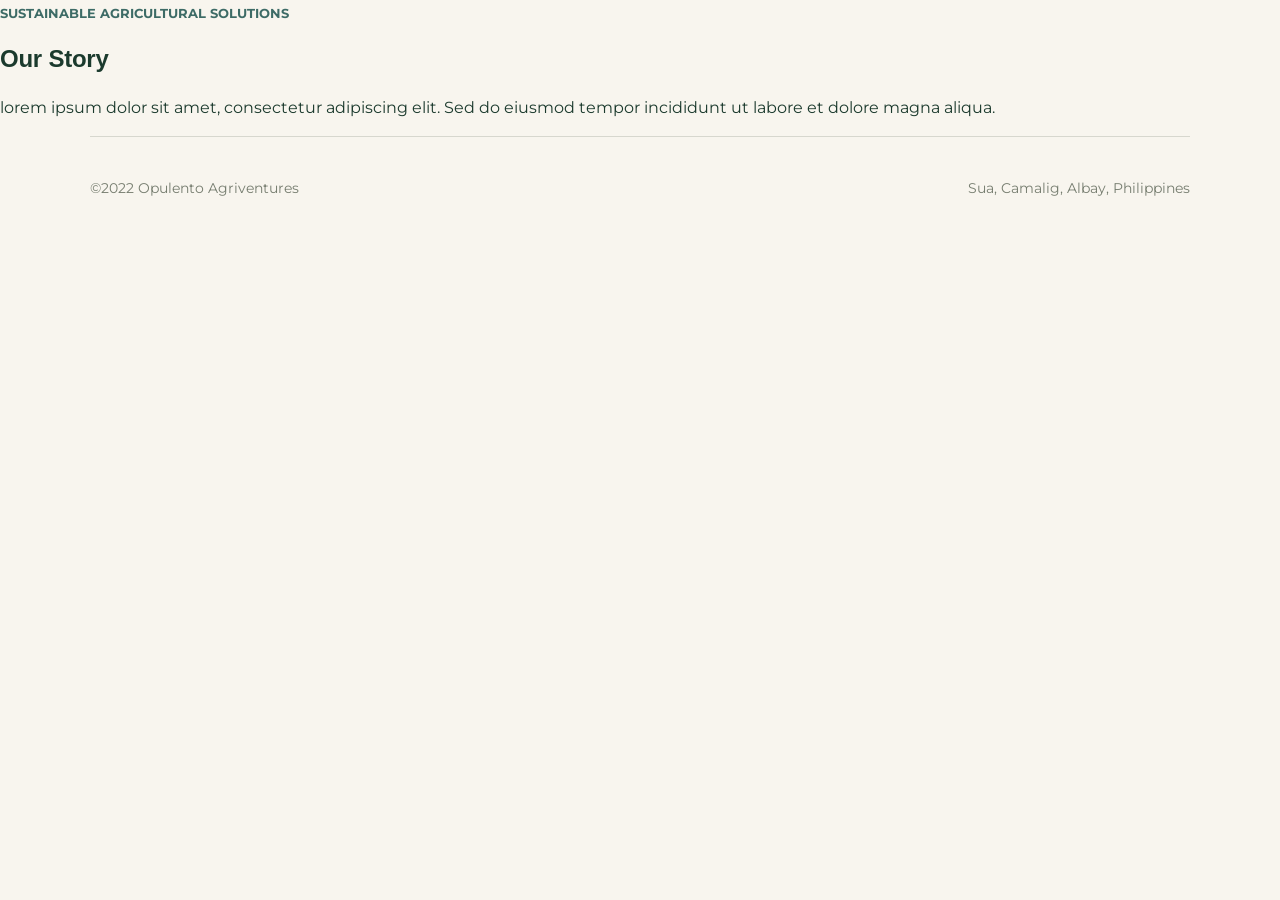
==== about.html @ 76fffb14 "Add files via upload" ====
<!DOCTYPE html>
<html lang="en">
<head>
    <meta charset="UTF-8">
    <meta name="viewport" content="width=device-width, initial-scale=1.0">
    <title>About Us | Opulento Agriventures</title>
    <link rel="preconnect" href="https://fonts.googleapis.com" />
    <link rel="preconnect" href="https://fonts.gstatic.com" crossorigin />
    <link
      href="https://fonts.googleapis.com/css2?family=Montserrat:wght@400;500;600;700&display=swap"
      rel="stylesheet"
    />
    <link rel="stylesheet" href="stylesheet.css">
  
</head>
<body>
  <main>
   <section class="hero-wrap">
    <span class="eyebrow">Sustainable Agricultural Solutions</span>
    <h2> Our Story</h2>
    <p>lorem ipsum dolor sit amet, consectetur adipiscing elit. Sed do eiusmod tempor incididunt ut labore et dolore magna aliqua.</p>
   </section>
   
   <section class hero="wrap">
    <h2></h2>
   </section>
   </main>
    <footer class="site-footer wrap">

      <span>©2022 Opulento Agriventures  </span>
      <span> Sua, Camalig, Albay, Philippines</span>
</body>
</html>
---- stylesheet.css ----
:root{
    --color1: #1B3A2D;
    --color2: #F8F5EE;
    --color3: #C9A84C;  
    --color4: #3D6B66;
    --color5: #FFFFFF;
}

* {box-sizing: border-box;}

html{scroll-behavior: smooth;}

body {
    margin: 0;
    background: var(--color2);
    color: var(--color1);
    font-family: 'Montserrat', sans-serif;
    font-size: 16px;
    line-height: 1.6;
}

h1, h2, h3 {
    font-family:'Archivo', 'Inter', sans-serif;
    font-weight: 700;
    letter-spacing: -0.01em;
    margin: 0;
}

a {color: inherit; text-decoration: none;}

a .btn, a.nav-cta {
    display: inline-block;
    background: var(--color1);
}

img {max-width: 100%; display: block;}

.wrap {
    max-width: 1100px;
    margin: 0% auto;
    padding:0 32px;
}
/*nav*/
.site-header{
    position: sticky;
    top: 0;
    z-index: 10;
    background: var(--color2);
    border-bottom: 1px solid rgba(31, 45, 26, 0.15);
}

.nav {
    display: flex;
    align-items: center;
    justify-content: space-around;
    padding: 18px 0;
}

.logo {
    display: flex;
    align-items: center;
    gap: 10px;
}

.logoimg {
    height: 70px;
    width: auto;
}

.logospan{ color: var(--color3);}

.nav-links{
    display: flex;
    gap: 32px;
    list-style: none;
    margin: 0;
    padding: 0;
    font-size: 0.95em;
    font-weight: 500;
}

.nav-links a {
    position: relative;
    padding-bottom: 4px;
    transition: color 0.14s ease;
}
.nav-links a::after {
    content: "";
    position: absolute;
    left: 0; right: 0; bottom: -2px;
    height: 3px;
    background-color: var(--color3);
    transform: scaleX(0);
    transform-origin: left;
    transition: transform 0.25s ease;
}
.nav-links a:hover::after {color: var(--color3);}

.nav-links a:hover::after,
.nav-links a.active::after {transform: scaleX(1);}   

.nav-links a:focus-visible, a:focus-visible, button:focus-visible {
    outline: 2px solid var(--color3);
    outline-offset: 3px;
    border-radius: 2px;
} 

.nav-links a.active::after{
    content: "";
    position: absolute;
    left: 0; right: 0; bottom: -2px;
    height: 3px;
    background-color: var(--color3);
}

.nav-cta {
    padding: 10px 20px;
    background: var(--color1);
    color: var(--color2);
    border-radius: 3px;
    font-size: 0.88rem;
    font-weight: 600;
}

.nav-cta:hover {background: var(--color3);}

/*Hero*/

.hero {
    padding: 88px 0 64px;
}

.hero h1{
    font-size: clamp(2.4rem, 5vw, 3.5rem);
    line-height: 1.05;
    max-width: 16ch;
    text-transform: uppercase;
}

.hero p {
    max-width:48ch;
    margin-top: 20px;
    font-size:1.1rem;
    color: rgba(31, 45, 26, 0.75);
}

.eyebrow{
    display: inline-block;
    font-size: 0.8rem;
    letter-spacing: 0.14;
    text-transform: uppercase;
    color: var(--color4);
    margin-bottom: 16px;
    font-weight: 700;
}

.hero-actions {
    display: flex;
    gap: 16px;
    flex-wrap: wrap;
    margin-top:  32px; ;
}

.btn {
    display: inline-block;
    padding: 14px 28px;
    background: var(--color1);
    color: var(--color2);
    border-radius: 3px;
    font-size: 0.95rem;
    font-weight: 600;
    text-transform: uppercase;
    letter-spacing: 0.02em;
    transition: transform 0.15s ease, background 0.15s ease;
}

.btn:hover {background: var(--color3);transform: translateY(-1px);}

.btn-outline{
    background: transparent;
    border: 1.5px solid var(--color1);
    color: var(--color1);
}

.btn-outline:hover {background: var(--color1); color: var(--color2);}

/*Category Strip*/

.category-section{
    padding: 24px 0 88px;
}

.category-strip {
    display: grid;
    grid-template-columns: repeat(4, 1fr);
    gap: 10px;
    margin-top: 10px;
    align-items: start;
    
}
.category-card{
    background: var(--color5);
    border: 1px solid rgba(31, 45, 26, 0.15);
    border-radius: 4px;
    padding: 24px 20px;
    border-top: 4px solid var(--color3);
    cursor: pointer;
    transition: transform 0.25s ease, box-shadow 0.25s ease;
    position: relative;
    z-index: 1;
    margin: 0;
    box-sizing: border-box;
    min-height: 220px;
    display: flex;
    flex-direction: column;
    justify-content: flex-start;
}

.category-card:hover{
    transform: scale(1.12);
    box-shadow: 0 12px 28px rgba(0, 0, 0, 0.15);
    z-index: 5;
}

.card-hover-content{
    max-height: 0;
    overflow: hidden;
    opacity: 0;
    transition: max-height 0.3s ease, opacity 0.25s ease 0.25s;
}

.category-card:hover .card-hover-content{
    max-height: 300px;
    opacity: 1;
    margin-top: 12px;
}
.card-hover-img {
    width: 100%;
    height: 100px;
    object-fit: cover;
    border-radius: 4px;
    margin-bottom: 10px;
}
.category-card .num{
    font-family: 'Montserrat', sans-serif;
    font-size: 0.75rem;
    font-weight: 700;
    color: var(--color3);
    letter-spacing: 0.05em;
}

.category-card .name{
    font-family: 'Montserrat', sans-serif;
    font-size: 1.1rem;
    font-weight: 700;
    color: var(--color1);
    letter-spacing: 0.01em;
}

.category-card .desc{
    font-size: 0.88rem;
    color: rgba(31, 45, 26, 0.65);
    margin-top: 8px;
    
}
/*generic section*/
.section {
    padding: 64px 0;
}

.section + .section {
    border-top: 1px solid rgba(31, 45, 26, 0.12);
}

.section.dark{
    background: var(--color1);
    color: var(--color2);
}

.section.dark .kicker {color:var(--color3) }

.section h2{
    font-size: 1.9rem;
    margin-bottom: 8px;
    text-transform: uppercase;
}

.section .kicker{
    font-size: 0.8rem;
    letter-spacing: 0.12rem;
    font-weight: 700;
    text-transform: uppercase;
    color: var(--color4);
    margin-bottom: 12px;
    display: block;
}

/*STATS ROW*/
.stats-row {
    display: grid;
    grid-template-columns: repeat(3, 1fr);
    gap: 24px;
    margin-top: 32px;
}

.stat .figure {
    font-family: 'Montserrat', sans-serif;
    font-size: 2.4rem;
    font-weight: 700;
    color: var(--color3);
}

.stat .label {
    font-family: 'Montserrat', sans-serif;
    font-size: 0.9rem;
    color: rgba(244, 241, 232, 0.75);
    margin-top: 4px;

}
/*product*/

.product-grid{
    display: grid;
    grid-template-columns: 1fr;
    gap: 0;
    margin-top: 32px;
    border-top: 1px solid rgba(31, 45, 26, 0.15);
}

.product-row{
    display: grid;
    grid-template-columns: 2fr 1fr 1fr auto;
    gap: 16px;
    align-items: baseline;
    padding: 22px 0;
    border-bottom: 1px solid rgba(31, 45, 26, 0.15);

}
.product-row .name{
    font-family: 'Montserrat', sans-serif;
    font-size: 1.15rem;
    font-weight: 700;
}

.product-row .desc {
    grid-column: 1;
    font-size: 0.9rem;
    color: rgba(31, 45, 26, 0.65);
    margin-top: 4px; 
}

.product-row .avail{
    font-weight: 600;
    text-align: right;
    white-space: nowrap;
    font-size: 0.9rem;
}

.product-row .avail.in-stock{ color: var(--color2);}
.product-row .avail.lead-time {color: var(--color3)}

/*About page*/
.about-grid {
    display: grid;
    grid-template-columns: 1fr 1fr;
    gap: 48px;
    align-items: start;
    margin-top: 40px;
}

.timeline {
    list-style: none;
    margin: 0;
    padding: 0;
}

.timeline li{
    display:grid;
    grid-template-columns: 64px 1fr;
    gap: 16px;
    padding : 16px 0;
    border-top: 1px solid rgba(31, 45, 26, 0.15);


}
.timeline li:first-child {border-top: none;}

.timeline .year {
    font-weight: 700;
    color: var(--color3);
    font-family: 'Montserrat', sans-serif;
}

.values-grid {
    display: grid;
    grid-template-columns: repeat(3, 1fr);
    gap: 20px;
    margin-top: 32px;
}

.value-card .name {
    font-family: 'Montserrat', sans-serif;
    font-weight: 700;
    font-size:1.05rem ;
}

.value-card .desc {
    font-size: 0.88rem;
    color: rgba(31, 45, 26, 0.65);
    margin-top: 8px;
}

/*FOOTER*/

.site-footer {
    border-top: 1px solid rgba(31, 45, 26, 0.15);
    padding: 40px 0;
    font-size: 0.88rem;
    color: rgba(31, 45, 26, 0.6);
    display: flex;
    justify-content: space-between;
    flex-wrap: wrap;
    gap: 12px;
}
/* Testimonials */
.testimonial-grid {
    display: grid;
    grid-template-columns:1fr;
    gap: 20px;
    margin-top: 32px;
}
 
.testimonial-card {
    background: rgba(248, 245, 238, 0.06);
    border: 1px solid rgba(248, 245, 238, 0.15);
    border-radius: 4px;
    padding: 28px 24px;
    border-top: 3px solid var(--color3);
}
 
.testimonial-card .quote {
    font-size: 0.98rem;
    line-height: 1.55;
    color: var(--color2);
}
 
.testimonial-card .author {
    margin-top: 16px;
    font-size: 0.85rem;
    font-weight: 600;
    color: var(--color3);
}
 
/* CTA Banner */
.cta-banner {
    background: var(--color4);
    color: var(--color5);
    padding: 56px 0;
}
 
.cta-banner-inner {
    display: flex;
    align-items: center;
    justify-content: space-between;
    flex-wrap: wrap;
    gap: 24px;
}
 
.cta-banner h2 { color: var(--color5); }
 
.cta-banner p {
    margin-top: 8px;
    max-width: 46ch;
    color: rgba(255, 255, 255, 0.85);
}
 
.btn-outline-light {
    background: transparent;
    border: 1.5px solid var(--color5);
    color: var(--color5);
}
 
.btn-outline-light:hover {
    background: var(--color5);
    color: var(--color1);
}
 
/* Contact / Visit Us */
.contact-list {
    list-style: none;
    margin: 20px 0 0;
    padding: 0;
}
 
.contact-list li {
    padding: 10px 0;
    border-top: 1px solid rgba(31, 45, 26, 0.12);
    font-size: 0.95rem;
}
 
.contact-list li:first-child { border-top: none; }
 
.contact-list .social-link {
    display: inline-block;
    color: var(--color2);
    background-color: var(--color1);
    padding: 4px 12px;
    border-radius: 3px;
    font-weight: 600;
    font-size: 0.85rem;
    text-decoration: none;
    transition: background-color 0.2s ease, color 0.15s ease;
}
.contact-list .social-link:hover {
    background-color: var(--color1);
    color: var(--color2);
    transform: translateY(-1px);
}
/* ===== Responsive ===== */
@media (max-width: 760px) {
  .nav-links { gap: 18px; font-size: 0.85rem; }
  .nav-cta { display: none; }
  .hero { padding: 56px 0 48px; }
  .about-grid { grid-template-columns: 1fr; }
  .category-strip { grid-template-columns: 1fr 1fr; }
  .values-grid { grid-template-columns: 1fr; }
  .stats-row { grid-template-columns: 1fr; gap: 32px; }
  .product-row { grid-template-columns: 1fr; gap: 4px; }
  .product-row .avail { text-align: left; }
}
 
@media (prefers-reduced-motion: reduce) {
  * { transition: none !important; scroll-behavior: auto !important; }
}
@media (max-width: 760px) {
  .cta-banner-inner { flex-direction: column; align-items: flex-start; }
}
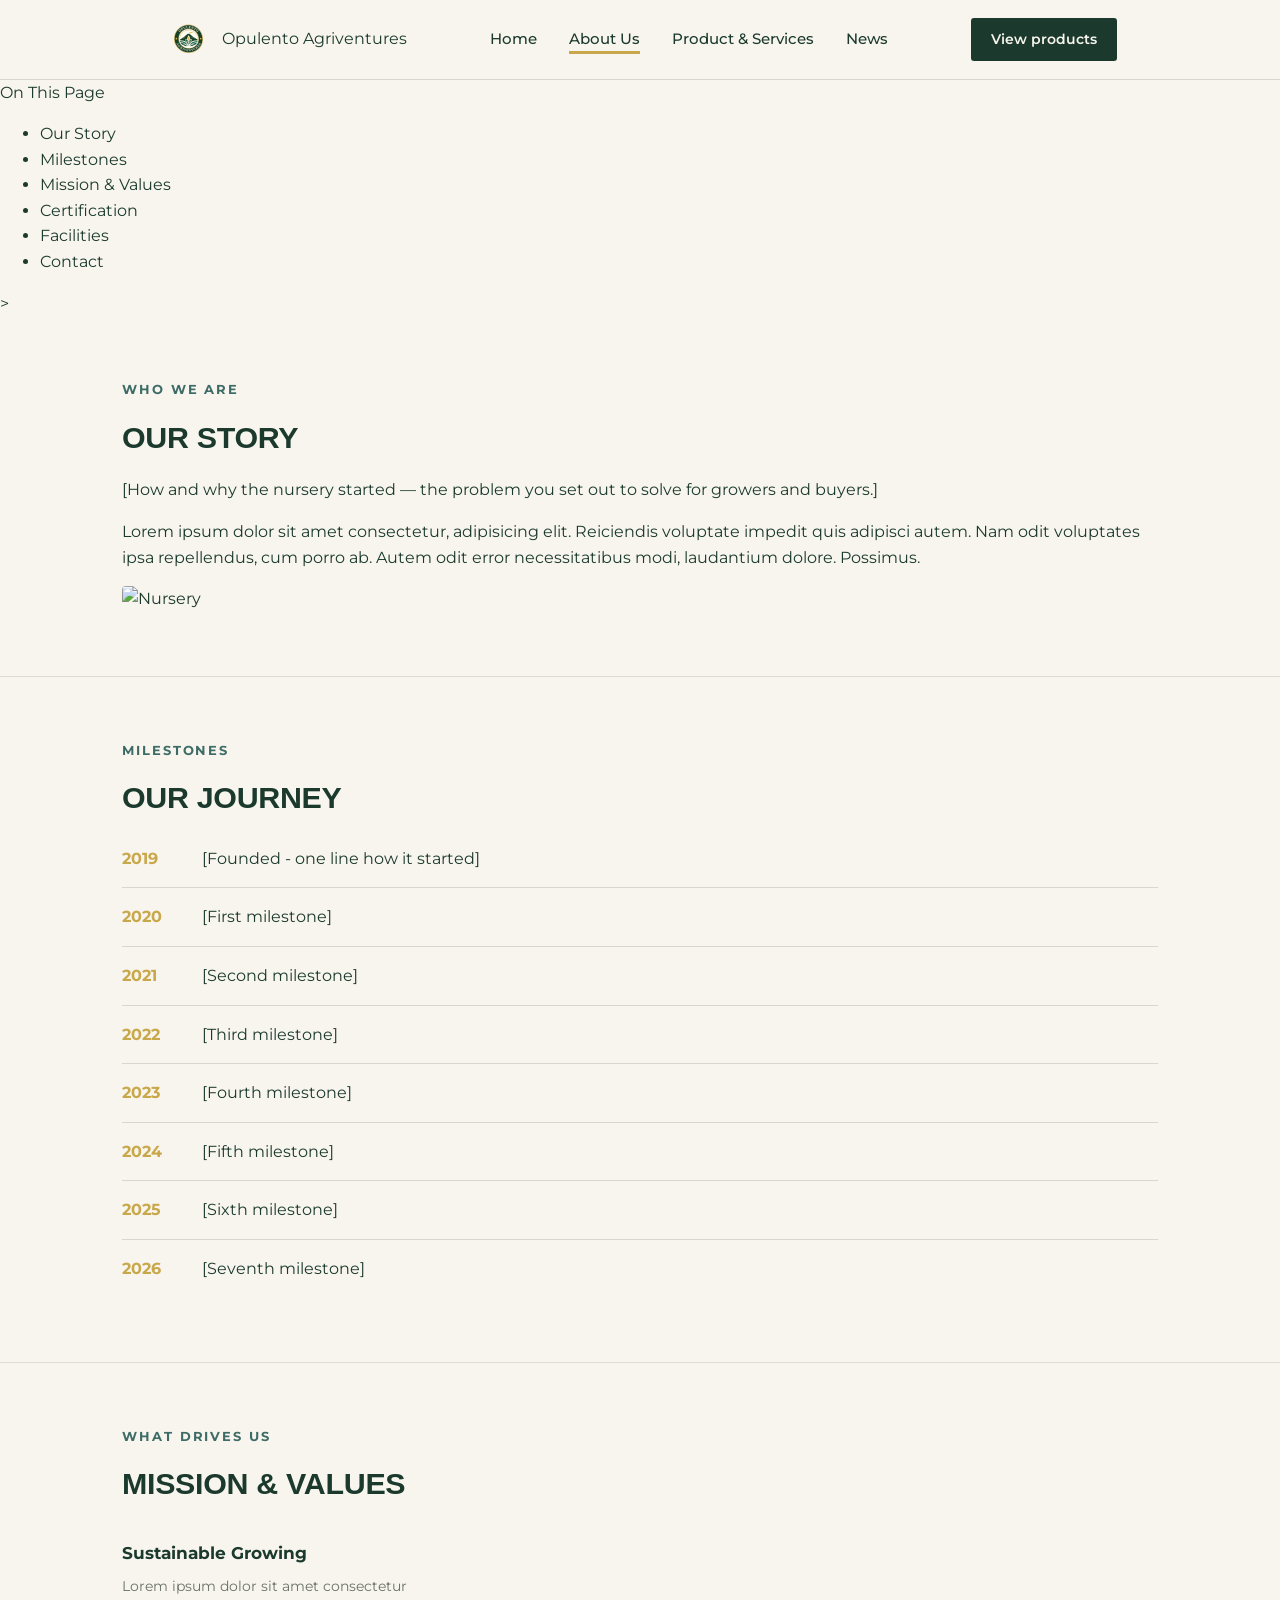
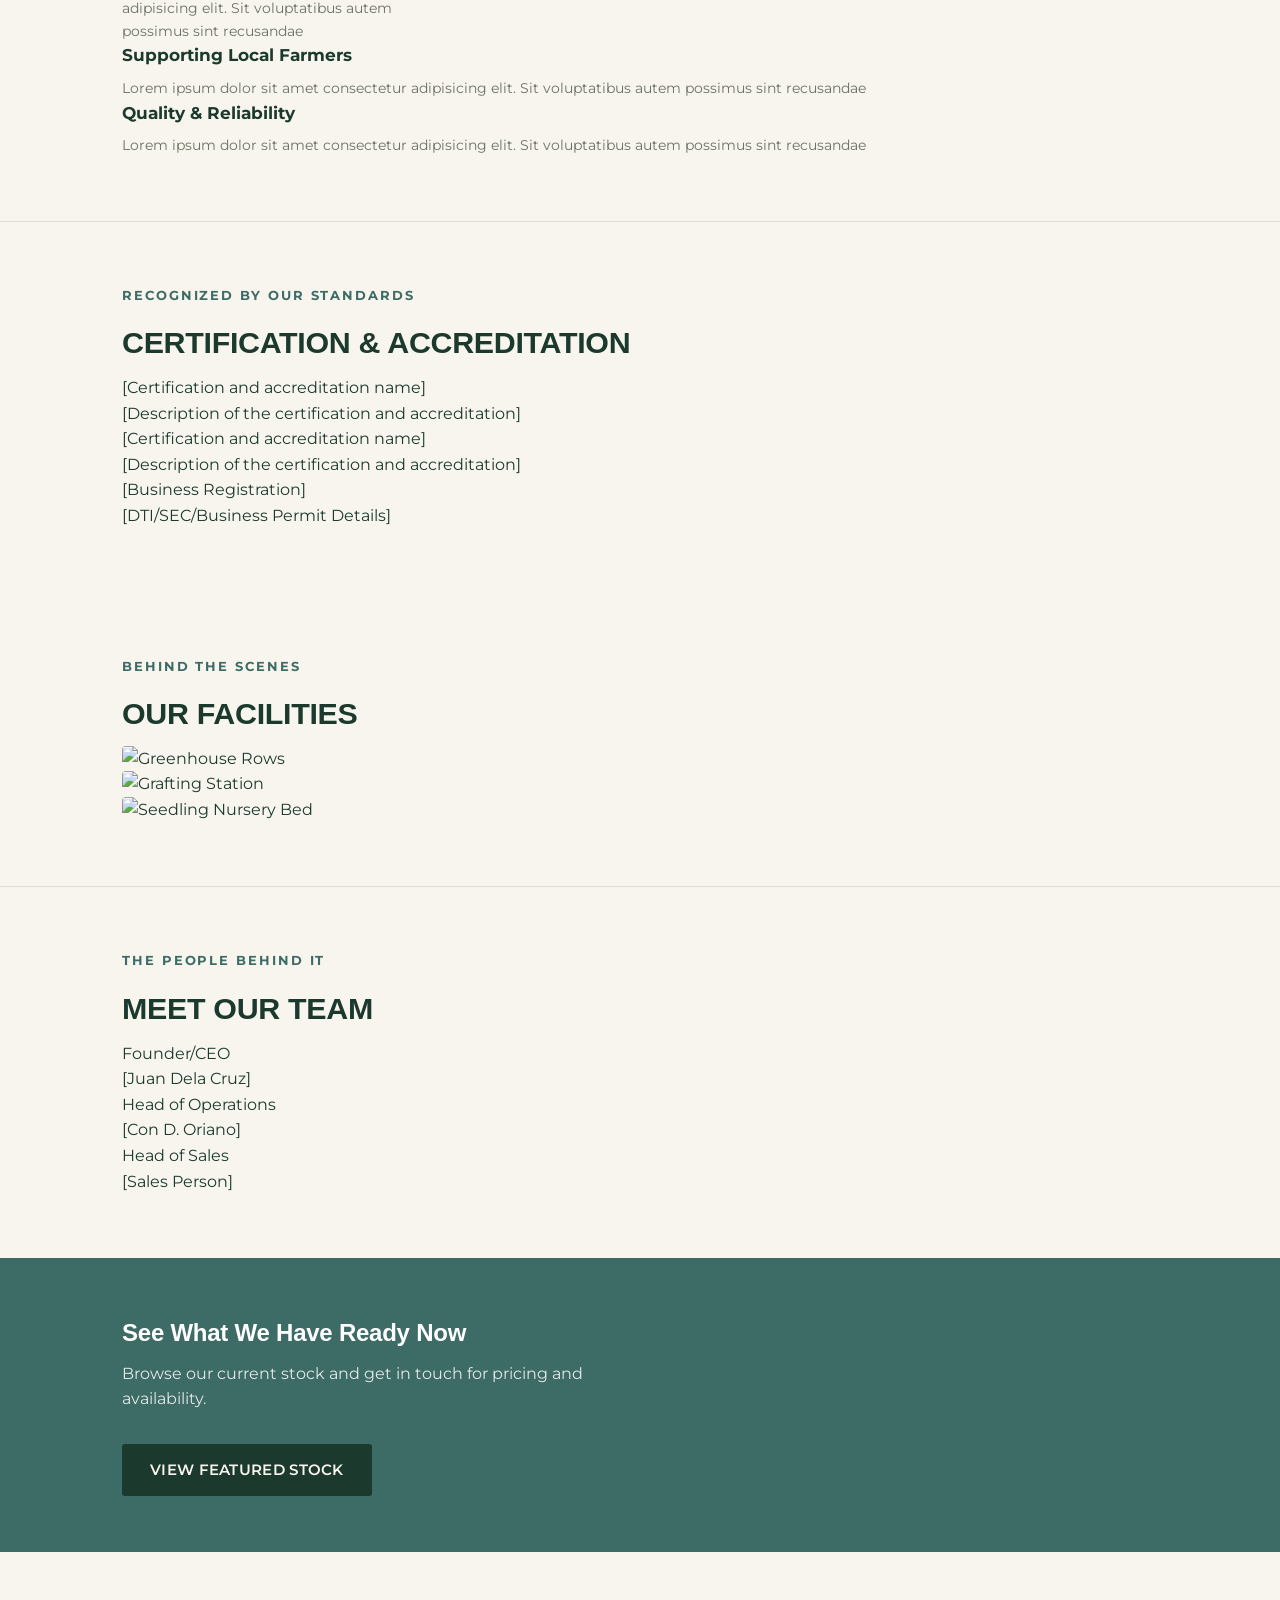
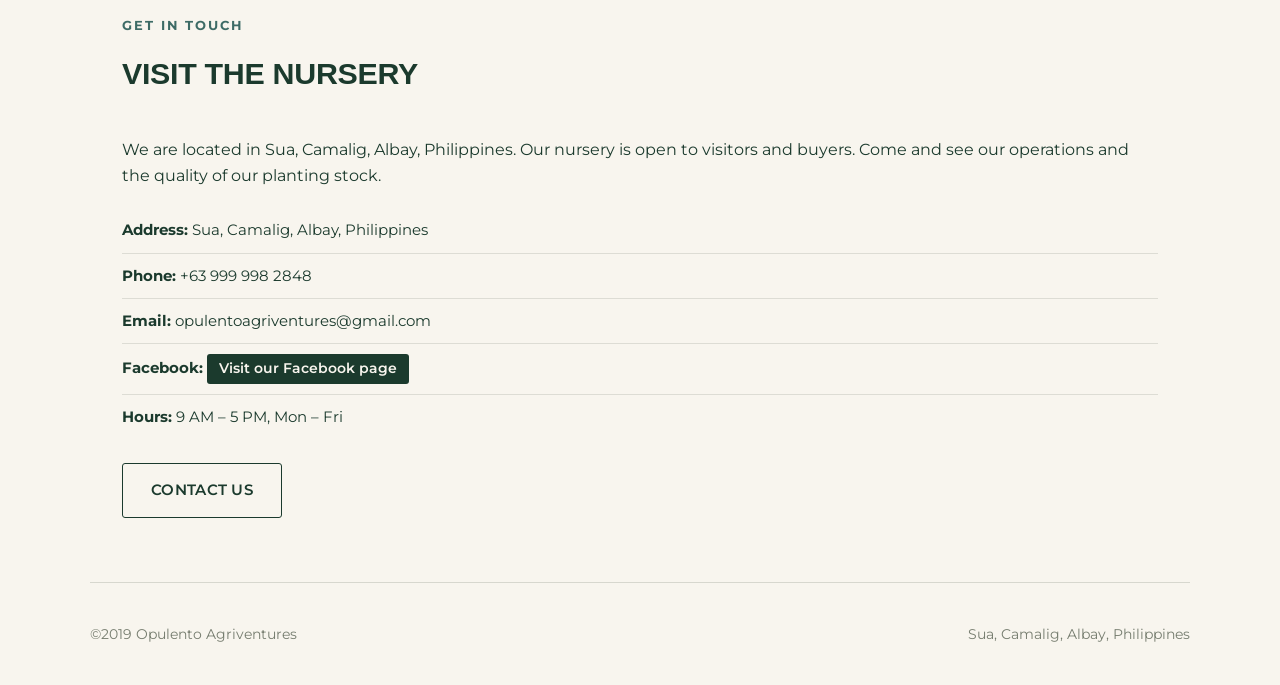
==== commit 0f8ddbc8: "Revamp about.html with new layout and content" ====
--- a/about.html
+++ b/about.html
@@ -12,22 +12,221 @@
     />
     <link rel="stylesheet" href="stylesheet.css">
   
+
+
 </head>
+
 <body>
-  <main>
-   <section class="hero-wrap">
-    <span class="eyebrow">Sustainable Agricultural Solutions</span>
-    <h2> Our Story</h2>
-    <p>lorem ipsum dolor sit amet, consectetur adipiscing elit. Sed do eiusmod tempor incididunt ut labore et dolore magna aliqua.</p>
-   </section>
-   
-   <section class hero="wrap">
-    <h2></h2>
-   </section>
-   </main>
+  <header class="site-header">
+    <div class="wrap">
+      <nav class="nav">
+        <div class="logo">
+            <a href =index.html class="logo"><img src="Assets/logo.jpg" alt=""height="32px">
+            <span class="logo-text">Opulento Agriventures</span></href></a>
+        </div>
+          <ul class="nav-links">
+              <li><a href="index.html">Home</a></li>
+              <li><a href="about.html" class="active">About Us</a></li>
+              <li><a href=prodandservice.html">Product &amp; Services</a></li>
+              <li><a href="contact.html">News</a></li>
+            </ul>
+        <a href="prodandservice.html" class="nav-cta">View products</a>
+      </nav>
+    </div>
+  </header>
+  
+  <div class="page-body">
+    <aside class="side-nav">
+      <div class="side-nav-title">On This Page</div>
+     <ul>
+        <li><a href="#story">Our Story</a></li>
+        <li><a href="#milestones">Milestones</a></li>
+        <li><a href="#values">Mission &amp; Values</a></li>
+        <li><a href="#certification">Certification</a></li>
+        <li><a href="#facilities">Facilities</a></li>
+        <li><a href="#contact">Contact</a></li>
+     </ul> 
+    </aside>
+
+    <main>
+    <div class="main-content">
+      <!--Our Story-->>
+      <section class="section" id="story">
+        <div class="wrap">
+          <span class="kicker">Who we are</span>
+          <h2>Our Story</h2>
+          <p>[How and why the nursery started — the problem you set out to solve for growers and buyers.]</p>
+          <p>Lorem ipsum dolor sit amet consectetur, adipisicing elit. Reiciendis voluptate impedit quis adipisci autem. Nam odit voluptates ipsa repellendus, cum porro ab. Autem odit error necessitatibus modi, laudantium dolore. Possimus.</p>
+            <div class="section-img">
+              <img src="Assets/our-story.jpg" alt="Nursery" style="border-radius: 4px;">
+            </div>
+        </div>
+      </section>
+
+      <!--Milestones-->
+      <section class="section" id="milestiones">
+        <div class="wrap">
+          <span class="kicker" >Milestones</span>
+          <h2>Our Journey</h2>
+            <ul class="timeline">
+              <li>
+                <div class="year">2019</div>
+                <div>[Founded - one line how it started]</div>
+              </li>
+              <li>
+                <div class="year">2020</div>
+                <div>[First milestone]</div>
+              </li>
+              <li>
+                <div class="year">2021</div>
+                <div>[Second milestone]</div>
+              </li>
+              <li>
+                <div class="year">2022</div>
+                <div>[Third milestone]</div> 
+              </li>
+              <li>  
+                <div class="year">2023</div>
+                <div>[Fourth milestone]</div>
+              </li>
+              <li>
+                <div class="year">2024</div>
+                <div>[Fifth milestone]</div>
+              </li>
+              <li>
+                <div class="year">2025</div>
+                <div>[Sixth milestone]</div>
+              </li>
+              <li>
+                <div class="year">2026</div>
+                <div>[Seventh milestone]</div>
+              </li>
+            </ul>
+        </div>
+      </section>
+
+      <!--Mission & Values-->
+      <section class="section light" id="values">
+        <div class="wrap">
+          <span class="kicker">What Drives Us</span>
+          <h2>Mission &amp; Values</h2>
+          <div class="values-grid">
+            <div class="value-card">
+              <div class="name">Sustainable Growing</div>
+              <div class="desc">Lorem ipsum dolor sit amet consectetur adipisicing elit. Sit voluptatibus autem possimus sint recusandae</div>
+            </div>
+          </div>
+          <div class="value-card">
+            <div class="name">Supporting Local Farmers</div>
+            <div class="desc">Lorem ipsum dolor sit amet consectetur adipisicing elit. Sit voluptatibus autem possimus sint recusandae</div>
+          </div>
+          <div class="value-card">
+            <div class="name">Quality &amp; Reliability</div>
+            <div class="desc">Lorem ipsum dolor sit amet consectetur adipisicing elit. Sit voluptatibus autem possimus sint recusandae</div>
+          </div>
+        </div>
+      </section>
+
+      <!--Certification-->
+      <section class="section" id="certification">
+        <div class="wrap">
+          <span class="kicker">Recognized by Our Standards</span>
+          <h2>Certification &amp; Accreditation</h2>
+
+          <div class="cert-grid">
+            <div class="cert-name">[Certification and accreditation name]</div>
+            <div class="cert-desc">[Description of the certification and accreditation]</div>
+          </div>
+
+          <div class="cert-grid">
+            <div class="cert-name">[Certification and accreditation name]</div>
+            <div class="cert-desc">[Description of the certification and accreditation]</div>
+          </div>
+
+          <div class="cert-grid">
+            <div class="cert-name">[Business Registration]</div>
+            <div class="cert-desc">[DTI/SEC/Business Permit Details]</div>
+          </div>
+        </div>
+      </section>
+  </div>
+
+  <!--Facilities-->
+  <section class="section" id="facilities">
+      <div class="wrap">
+        <span class="kicker">Behind the Scenes</span>
+        <h2>Our Facilities</h2>
+        <div class="facility-grid">
+          <img src="Assets/facility1.jpg" alt="Greenhouse Rows" style="border-radius: 4px;">
+          <img src="Assets/facility2.jpg" alt="Grafting Station" style="border-radius: 4px;">
+          <img src="Assets/facility3.jpg" alt="Seedling Nursery Bed" style="border-radius: 4px;">
+          </div>
+        </div>
+  </section>
+  <section class="section light" id="team">
+    <div class="wrap">
+      <span class="kicker">The People Behind It</span>
+      <h2>Meet Our Team</h2>
+      <div class="team-strip">
+        <div class="team-card">
+          <div class="position">Founder/CEO</div>
+          <div class="name" style="letter-spacing: 0;">[Juan Dela Cruz]</div>
+          <div class="card-hover-content">
+            <img src="Assets/CEO.jpg" alt="Juan Dela Cruz" class="card-hover-img">
+            <div class="desc">[Extended bio]</div>
+        </div>
+
+      <div class="team-card">
+        <div class="position">Head of Operations</div>
+        <div class="name" style="letter-spacing: 0;">[Con D. Oriano]</div>
+        <div class="card-hover-content">
+          <img src="Assets/HOO.jpg" alt="Con D. Oriano" class="card-hover-img">
+          <div class="desc">[Extended bio]</div>
+        </div>
+
+        <div class="team-card">
+          <div class="position">Head of Sales</div>
+          <div class="name" style="letter-spacing: 0;">[Sales Person]</div>
+          <div class="card-hover-content">
+            <img src="Assets/HOS.jpg" alt="Sales Person" class="card-hover-img">
+            <div class="desc">[Extended bio]</div>
+          </div>
+
+      </div>
+  </section>
+<!--CTA BANNER-->
+  <section  class="cta-banner cta-banner-gold">
+    <div class="wrap">
+      <h2>See What We Have Ready Now</h2>
+     <p>Browse our current stock and get in touch for pricing and availability.</p>
+    <div class="hero-actions">
+       <a href="prodandservice.html" class="btn">View Featured Stock</a>
+    </div>
+    </div>
+  </section>
+  <section class="section" id="contact">
+            <div class="wrap">
+              <span class="kicker">Get In Touch</span>
+              <h2>Visit the Nursery</h2>
+              <div class="contact-inner" style="display:flex; align-items:center; justify-content:space-between; gap:24px; flex-wrap:wrap; margin-top:24px;">
+                <div>
+                  <p>We are located in Sua, Camalig, Albay, Philippines. Our nursery is open to visitors and buyers. Come and see our operations and the quality of our planting stock.</p>
+                  <ul class="contact-list">
+                    <li><strong>Address:</strong> Sua, Camalig, Albay, Philippines</li>
+                    <li><strong>Phone:</strong> +63 999 998 2848</li>
+                    <li><strong>Email:</strong> opulentoagriventures@gmail.com</li>
+                    <li><strong>Facebook:</strong> <a href="https://www.facebook.com/profile.php?id=100064306950446" target="_blank" class="social-link">Visit our Facebook page</a></li>
+                    <li><strong>Hours:</strong> 9 AM – 5 PM, Mon – Fri</li>
+                  </ul>
+                </div>
+                <a href="about.html" class="btn btn-outline">Contact Us</a>
+              </div>
+            </div>
+          </section>
+</main>
     <footer class="site-footer wrap">
 
-      <span>©2022 Opulento Agriventures  </span>
+      <span>©2019 Opulento Agriventures  </span>
       <span> Sua, Camalig, Albay, Philippines</span>
 </body>
-</html>+</html>
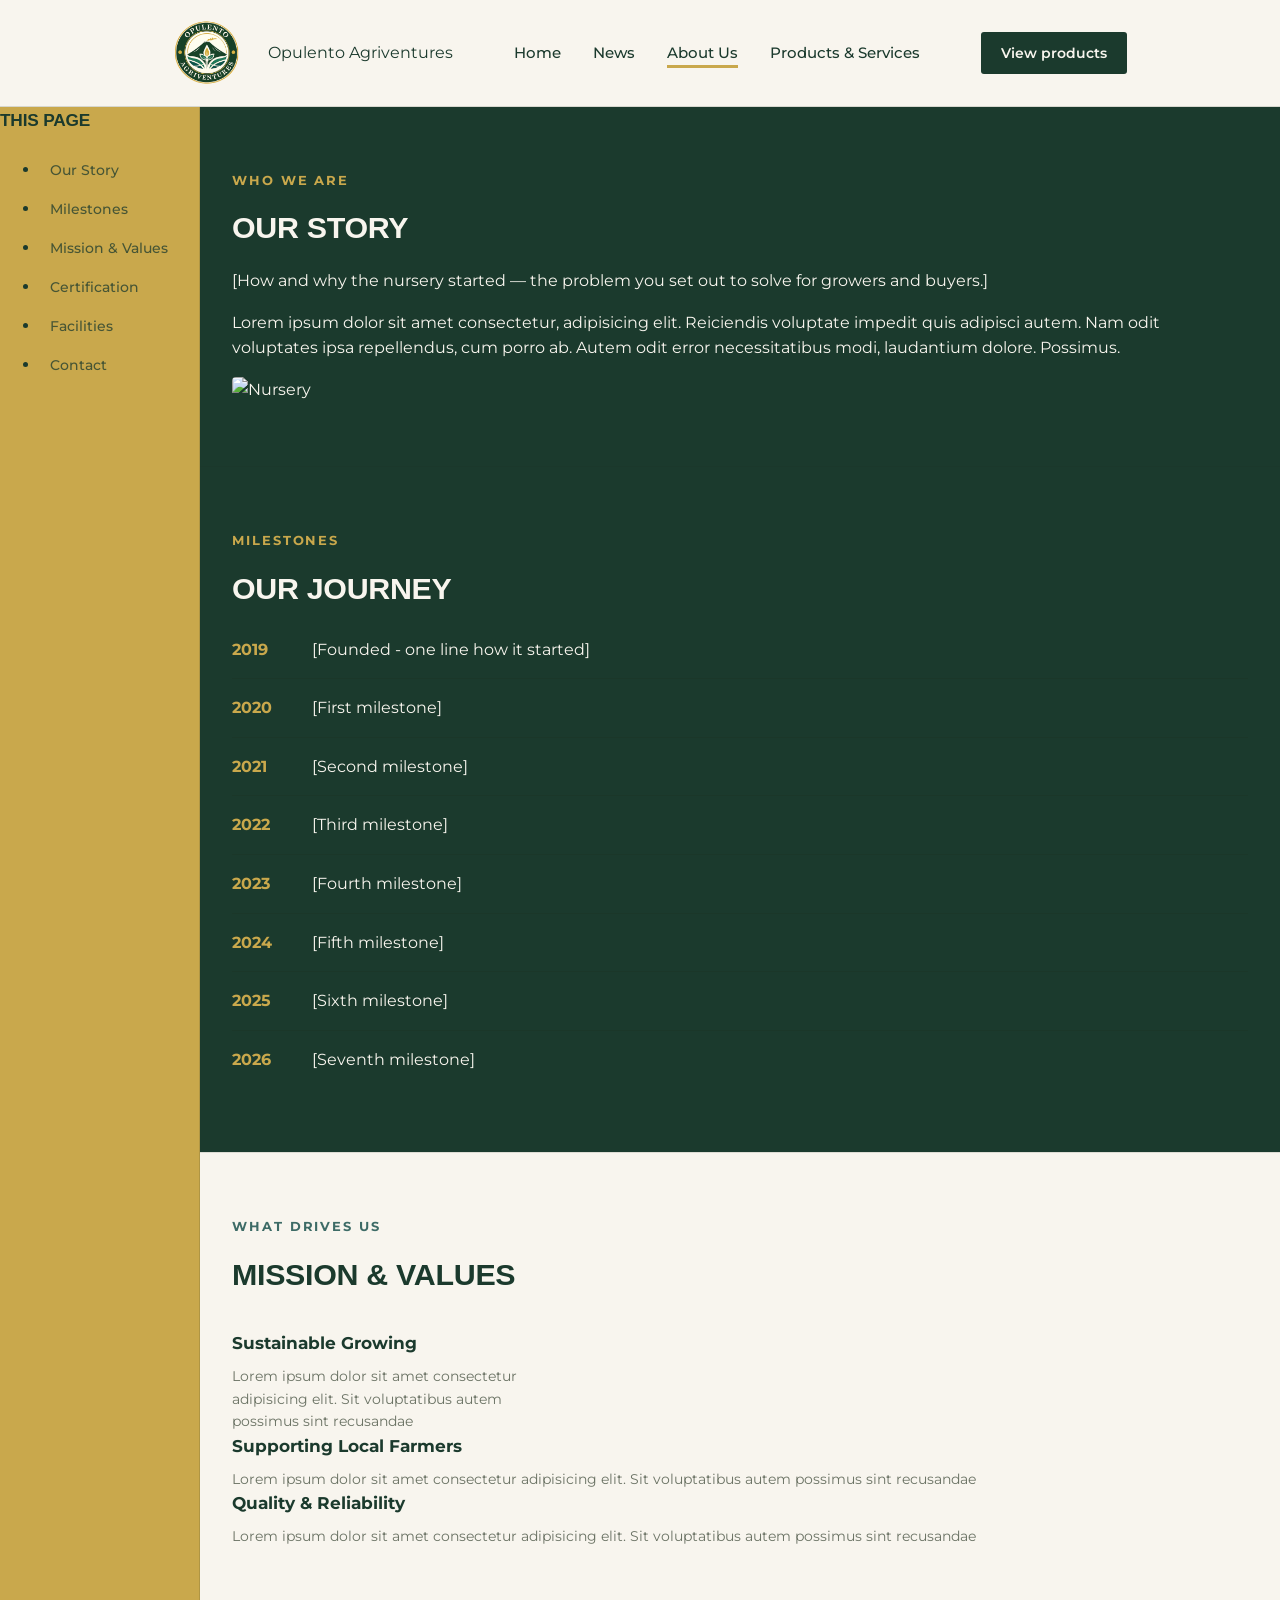
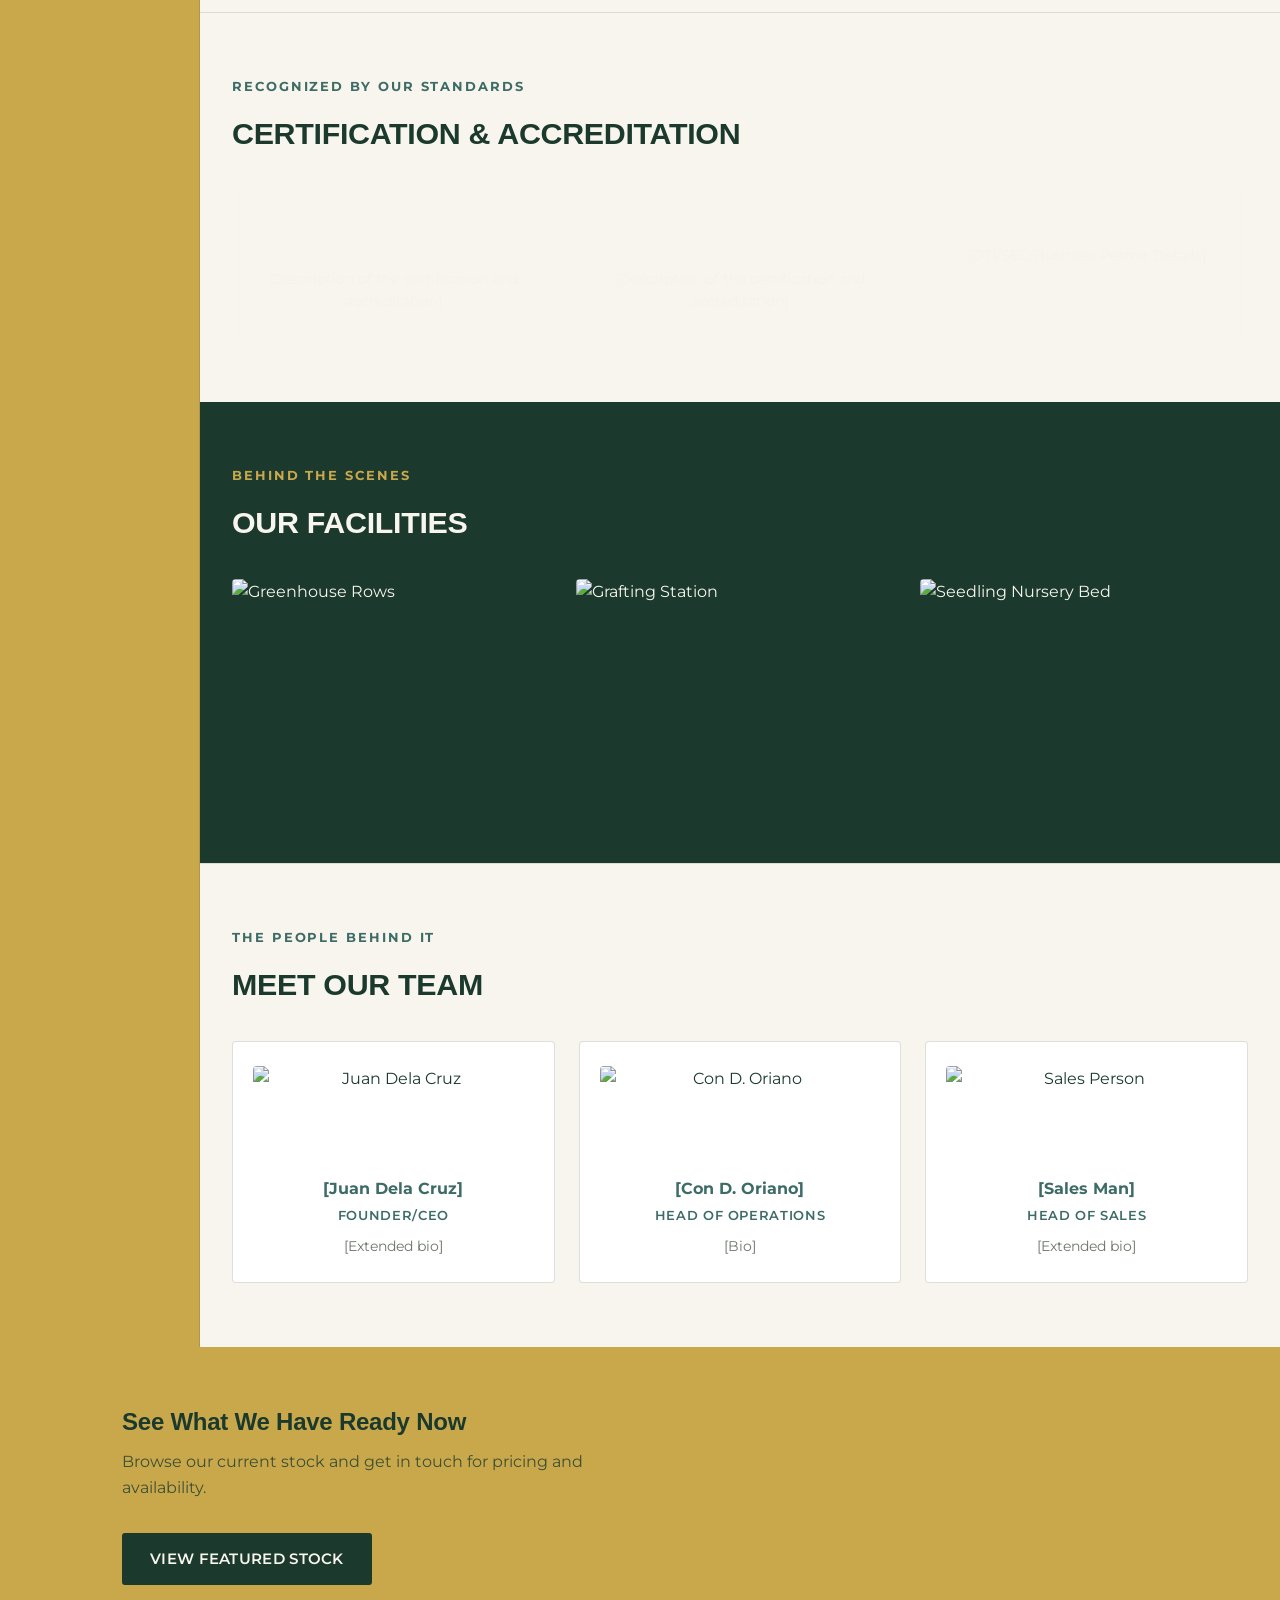
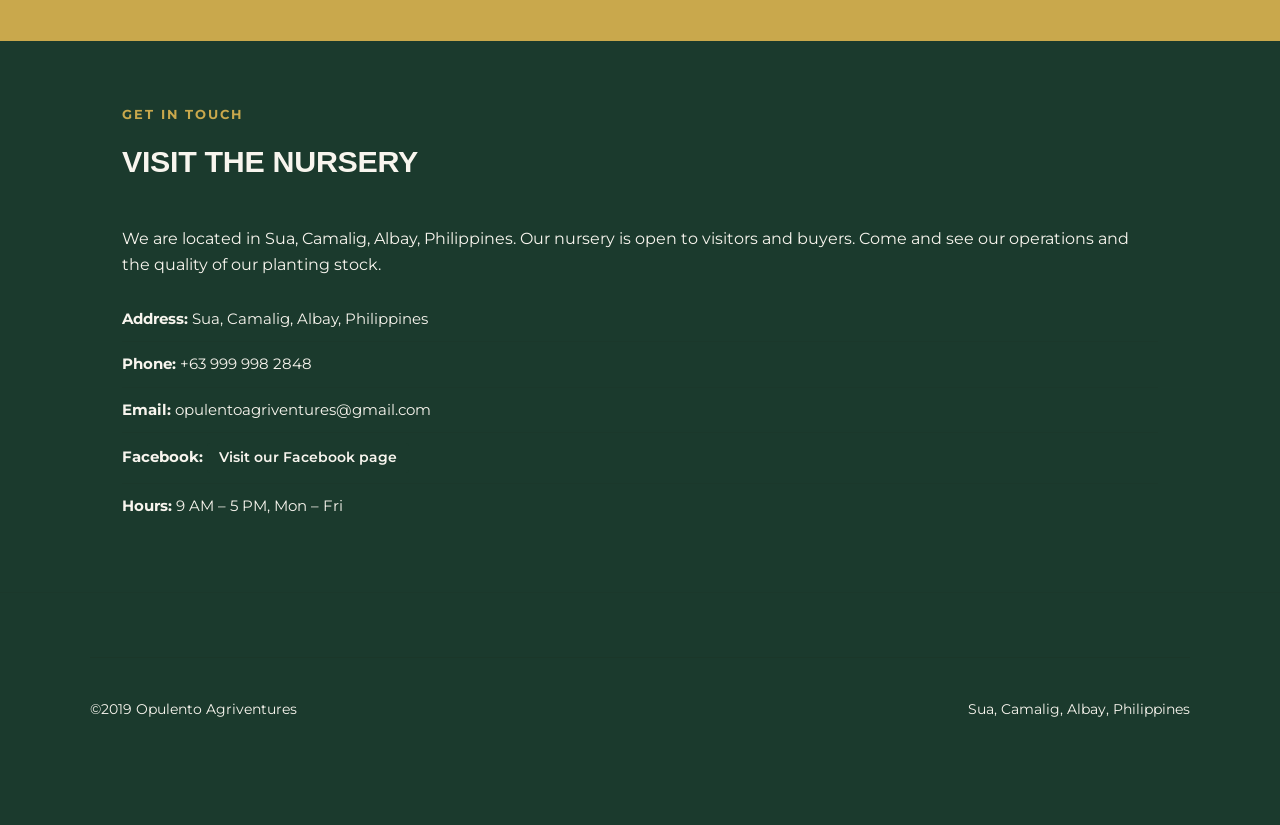
==== commit 786e64fd: "Refactor about.html structure and content" ====
--- a/about.html
+++ b/about.html
@@ -8,27 +8,24 @@
     <link rel="preconnect" href="https://fonts.gstatic.com" crossorigin />
     <link
       href="https://fonts.googleapis.com/css2?family=Montserrat:wght@400;500;600;700&display=swap"
-      rel="stylesheet"
-    />
+      rel="stylesheet"/>
     <link rel="stylesheet" href="stylesheet.css">
   
 
 
 </head>
-
 <body>
   <header class="site-header">
     <div class="wrap">
       <nav class="nav">
-        <div class="logo">
-            <a href =index.html class="logo"><img src="Assets/logo.jpg" alt=""height="32px">
-            <span class="logo-text">Opulento Agriventures</span></href></a>
-        </div>
+       <a href="index.html" class="logo"><img src="Assets/logo.jpg" alt="" class="logoimg"> Opulento Agriventures</a>
+
           <ul class="nav-links">
               <li><a href="index.html">Home</a></li>
+              <li><a href="news.html">News</a></li>
               <li><a href="about.html" class="active">About Us</a></li>
-              <li><a href=prodandservice.html">Product &amp; Services</a></li>
-              <li><a href="contact.html">News</a></li>
+              <li><a href="prodandservice.html">Products &amp; Services</a></li>
+              
             </ul>
         <a href="prodandservice.html" class="nav-cta">View products</a>
       </nav>
@@ -37,7 +34,7 @@
   
   <div class="page-body">
     <aside class="side-nav">
-      <div class="side-nav-title">On This Page</div>
+      <div class="side-nav-title"><h2> This Page</h2></div>
      <ul>
         <li><a href="#story">Our Story</a></li>
         <li><a href="#milestones">Milestones</a></li>
@@ -50,8 +47,10 @@
 
     <main>
     <div class="main-content">
-      <!--Our Story-->>
-      <section class="section" id="story">
+
+      <!--Our Story-->
+
+      <section class="section dark" id="story">
         <div class="wrap">
           <span class="kicker">Who we are</span>
           <h2>Our Story</h2>
@@ -64,7 +63,8 @@
       </section>
 
       <!--Milestones-->
-      <section class="section" id="milestiones">
+
+      <section class="section dark" id="milestones">
         <div class="wrap">
           <span class="kicker" >Milestones</span>
           <h2>Our Journey</h2>
@@ -106,7 +106,8 @@
       </section>
 
       <!--Mission & Values-->
-      <section class="section light" id="values">
+
+      <section class="section" id="values">
         <div class="wrap">
           <span class="kicker">What Drives Us</span>
           <h2>Mission &amp; Values</h2>
@@ -128,31 +129,35 @@
       </section>
 
       <!--Certification-->
+
       <section class="section" id="certification">
         <div class="wrap">
           <span class="kicker">Recognized by Our Standards</span>
           <h2>Certification &amp; Accreditation</h2>
 
           <div class="cert-grid">
+            <div class="cert-item">
             <div class="cert-name">[Certification and accreditation name]</div>
             <div class="cert-desc">[Description of the certification and accreditation]</div>
           </div>
 
-          <div class="cert-grid">
+          <div class="cert-item">
             <div class="cert-name">[Certification and accreditation name]</div>
             <div class="cert-desc">[Description of the certification and accreditation]</div>
           </div>
 
-          <div class="cert-grid">
+          <div class="cert-item">
             <div class="cert-name">[Business Registration]</div>
             <div class="cert-desc">[DTI/SEC/Business Permit Details]</div>
           </div>
         </div>
-      </section>
-  </div>
+      </div>
+      </div>
+      </section>
 
   <!--Facilities-->
-  <section class="section" id="facilities">
+
+  <section class="section dark" id="facilities">
       <div class="wrap">
         <span class="kicker">Behind the Scenes</span>
         <h2>Our Facilities</h2>
@@ -163,38 +168,43 @@
           </div>
         </div>
   </section>
-  <section class="section light" id="team">
+  
+               <!--TEAM-->
+
+  <section class="section" id="team">
     <div class="wrap">
       <span class="kicker">The People Behind It</span>
-      <h2>Meet Our Team</h2>
-      <div class="team-strip">
+        <h2>Meet Our Team</h2>
+
+      <div class="team-grid">
         <div class="team-card">
-          <div class="position">Founder/CEO</div>
-          <div class="name" style="letter-spacing: 0;">[Juan Dela Cruz]</div>
-          <div class="card-hover-content">
             <img src="Assets/CEO.jpg" alt="Juan Dela Cruz" class="card-hover-img">
-            <div class="desc">[Extended bio]</div>
+             <div class="name" style="letter-spacing: 0;">[Juan Dela Cruz]</div>
+             <div class="role">Founder/CEO</div>
+             <div class="bio">[Extended bio]</div>
         </div>
 
       <div class="team-card">
-        <div class="position">Head of Operations</div>
-        <div class="name" style="letter-spacing: 0;">[Con D. Oriano]</div>
-        <div class="card-hover-content">
-          <img src="Assets/HOO.jpg" alt="Con D. Oriano" class="card-hover-img">
-          <div class="desc">[Extended bio]</div>
-        </div>
+          <img src="Assests/HOO.jpg" alt="Con D. Oriano" class="card-hover-img">
+            <div class="name" style="letter-spacing: 0;">[Con D. Oriano]</div>
+            <div class="role">Head of Operations</div>
+            <div class="bio">[Bio]</div>
+      </div>
 
         <div class="team-card">
-          <div class="position">Head of Sales</div>
-          <div class="name" style="letter-spacing: 0;">[Sales Person]</div>
-          <div class="card-hover-content">
-            <img src="Assets/HOS.jpg" alt="Sales Person" class="card-hover-img">
-            <div class="desc">[Extended bio]</div>
-          </div>
-
-      </div>
+          <img src="Assets/HOS.jpg" alt="Sales Person" class="card-hover-img">
+            <div class="name" style="letter-spacing: 0;">[Sales Man]</div>
+            <div class="role">Head of Sales</div>
+            <div class="bio">[Extended bio]</div>
+          </div>
+
+        </div>
+      </div>
+    </div>
   </section>
+
 <!--CTA BANNER-->
+
   <section  class="cta-banner cta-banner-gold">
     <div class="wrap">
       <h2>See What We Have Ready Now</h2>
@@ -204,7 +214,8 @@
     </div>
     </div>
   </section>
-  <section class="section" id="contact">
+
+  <section class="section dark" id="contact">
             <div class="wrap">
               <span class="kicker">Get In Touch</span>
               <h2>Visit the Nursery</h2>
@@ -219,14 +230,15 @@
                     <li><strong>Hours:</strong> 9 AM – 5 PM, Mon – Fri</li>
                   </ul>
                 </div>
-                <a href="about.html" class="btn btn-outline">Contact Us</a>
               </div>
             </div>
           </section>
 </main>
-    <footer class="site-footer wrap">
+    <section class="section dark">
+    <footer class="site-footer wrap footer-light">
 
       <span>©2019 Opulento Agriventures  </span>
       <span> Sua, Camalig, Albay, Philippines</span>
+    </section>
 </body>
 </html>
--- a/stylesheet.css
+++ b/stylesheet.css
@@ -516,6 +516,150 @@
     color: var(--color2);
     transform: translateY(-1px);
 }
+.cert-grid{
+    display: grid;
+    grid-template-columns: repeat(3, 1fr);
+    gap: 24px;
+    margin-top: 32px;
+}
+
+.cert-item {
+    background: rgba(248, 245, 238, 0.06);
+    border: 1px solid rgba(248, 245, 238, 0.15);
+    border-radius: 4px;
+    padding: 24px 20px;
+    text-align: center;
+}
+.cert-item .cert-name {
+ font-family: 'Montserrat', sans-serif;
+    font-weight: 700;
+    font-size: 0.95rem;
+    color: var(--color2);
+}
+
+.cert-item .cert-desc {
+    font-size: 0.85rem;
+    color: rgba(244, 241, 232, 0.7);
+    margin-top: 6px;
+}
+.facility-grid {
+    display: grid;
+    grid-template-columns: repeat(3, 1fr);
+    gap: 16px;
+    margin-top: 32px;
+}
+.facility-grid img {
+    width: 100%;
+    height: 220px;
+    object-fit: cover;
+    border-radius: 4px;
+}
+.cta-banner-gold {
+    background: var(--color3);
+    color: var(--color1);
+}
+.cta-banner-gold h2 {
+    color: var(--color1);
+}
+.cta-banner-gold p {
+    color: rgba(27, 58, 45, 0.8);
+}
+.team-grid {
+    display: grid;
+    grid-template-columns: repeat(3, 1fr);
+    gap: 24px;
+    margin-top: 32px;
+}
+.team-card {
+    background: var(--color5);
+    border: 1px solid rgba(31, 45, 26, 0.15);
+    border-radius: 4px;
+    padding: 24px 20px;
+    text-align: center;
+}
+.team-photo {
+    width: 96px;
+    height: 96px;
+    border-radius: 50%;
+    object-fit: cover;
+    margin: 0 auto 12px;
+    background: rgba(31, 45, 26, 0.08);
+}
+.team-card .name {
+    font-family: 'Montserrat', sans-serif;
+    font-weight: 700;
+    font-size: 1rem;
+    color: var(--color4);
+}
+.team-card .role {
+    font-size: 0.8rem;
+    font-weight: 600;
+    color: var(--color4);
+    text-transform: uppercase;
+    margin-top: 4px;
+    letter-spacing: 0.04rem;
+}
+.team-card .bio {
+    font-size: 0.85rem;
+    color: rgba(31, 45, 26, 0.65);
+    margin-top: 10px;
+}
+.footer-light{
+    background: var(--color1);
+    color: var(--color2);
+}
+
+.side-nav{
+    width:200px;
+    flex-shrink: 0;
+    background: var(--color3);
+    color: var(--color1);
+    border-right: 1px solid rgba(31, 45, 26, 0.15);
+    
+}
+.side-nav-inner{
+    position: sticky;
+    top: 100%;
+    padding: 20px 20px;
+}
+.side-nav-title{
+ font-size: 0.72rem;
+ letter-spacing: 0.1rem;
+ text-transform: uppercase;
+ color: var(--color1);
+ font-weight: 700;
+ margin: 24px 0 10px;
+ align-items: center;
+}
+.side-nav-title:first-child { margin-top: 0; }
+
+.side-nav a{
+    display: block;
+    padding: 8px 10px;
+    border-radius: 3px;
+    font-size: 0.9rem;
+    font-weight: 500;
+    color: rgba(27, 58, 45, 0.75);
+}
+.side-nav a:hover{
+    background: rgba(27, 58, 45, 0.75) ;
+    color: var(--color2);
+}
+.side-nav a.active{
+    background: var(--color1);
+    color: var(--color2);
+    font-weight: 700;
+}
+.page-body{
+    display: flex;
+    align-items: stretch;
+    width: 100%;
+}
+.main-content {
+    flex: 1;
+    min-width: 0;
+}
+
 /* ===== Responsive ===== */
 @media (max-width: 760px) {
   .nav-links { gap: 18px; font-size: 0.85rem; }
@@ -528,10 +672,17 @@
   .product-row { grid-template-columns: 1fr; gap: 4px; }
   .product-row .avail { text-align: left; }
 }
- 
+
 @media (prefers-reduced-motion: reduce) {
   * { transition: none !important; scroll-behavior: auto !important; }
 }
 @media (max-width: 760px) {
   .cta-banner-inner { flex-direction: column; align-items: flex-start; }
-}+}
+@media (max-width: 760px) {
+  .cert-grid { grid-template-columns: 1fr; }
+  .facility-grid { grid-template-columns: 1fr 1fr;}
+}
+@media (max-width: 700px) {
+    .team-grid {grid-template-columns:1fr;}
+}
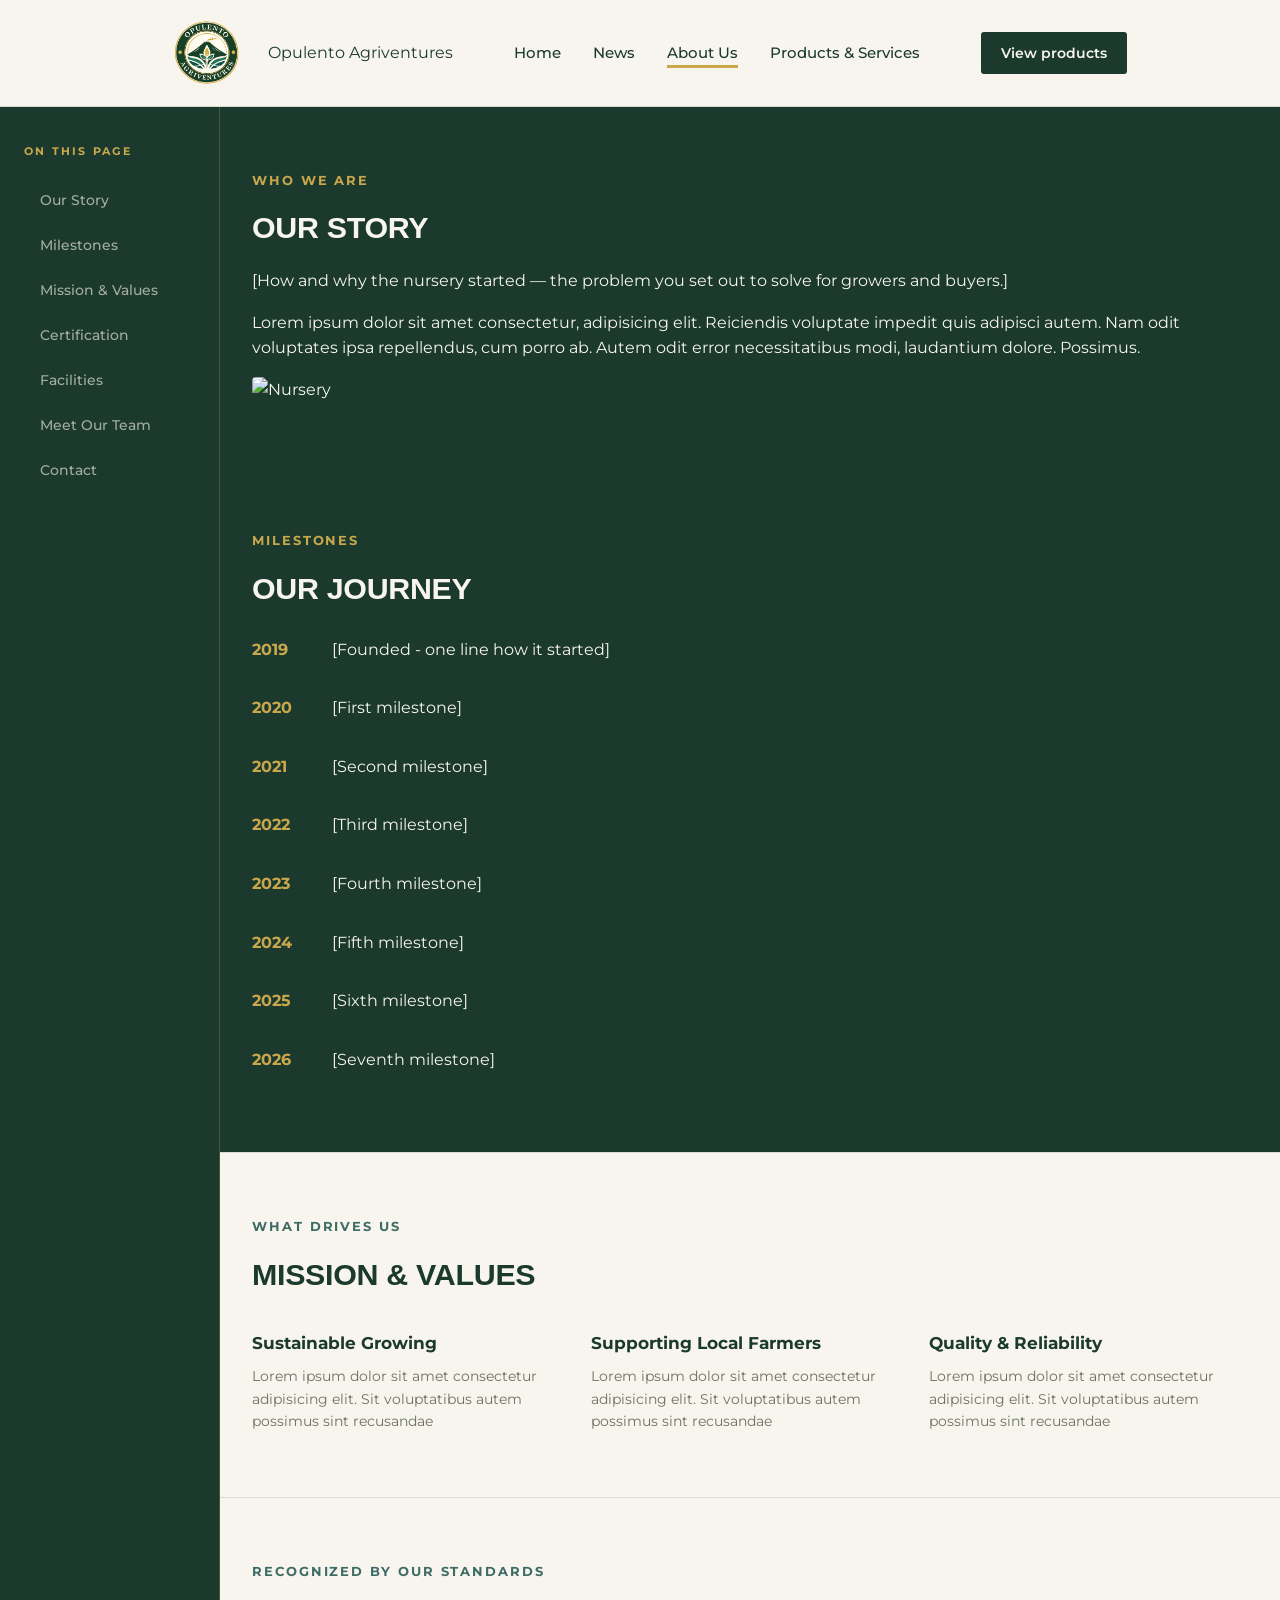
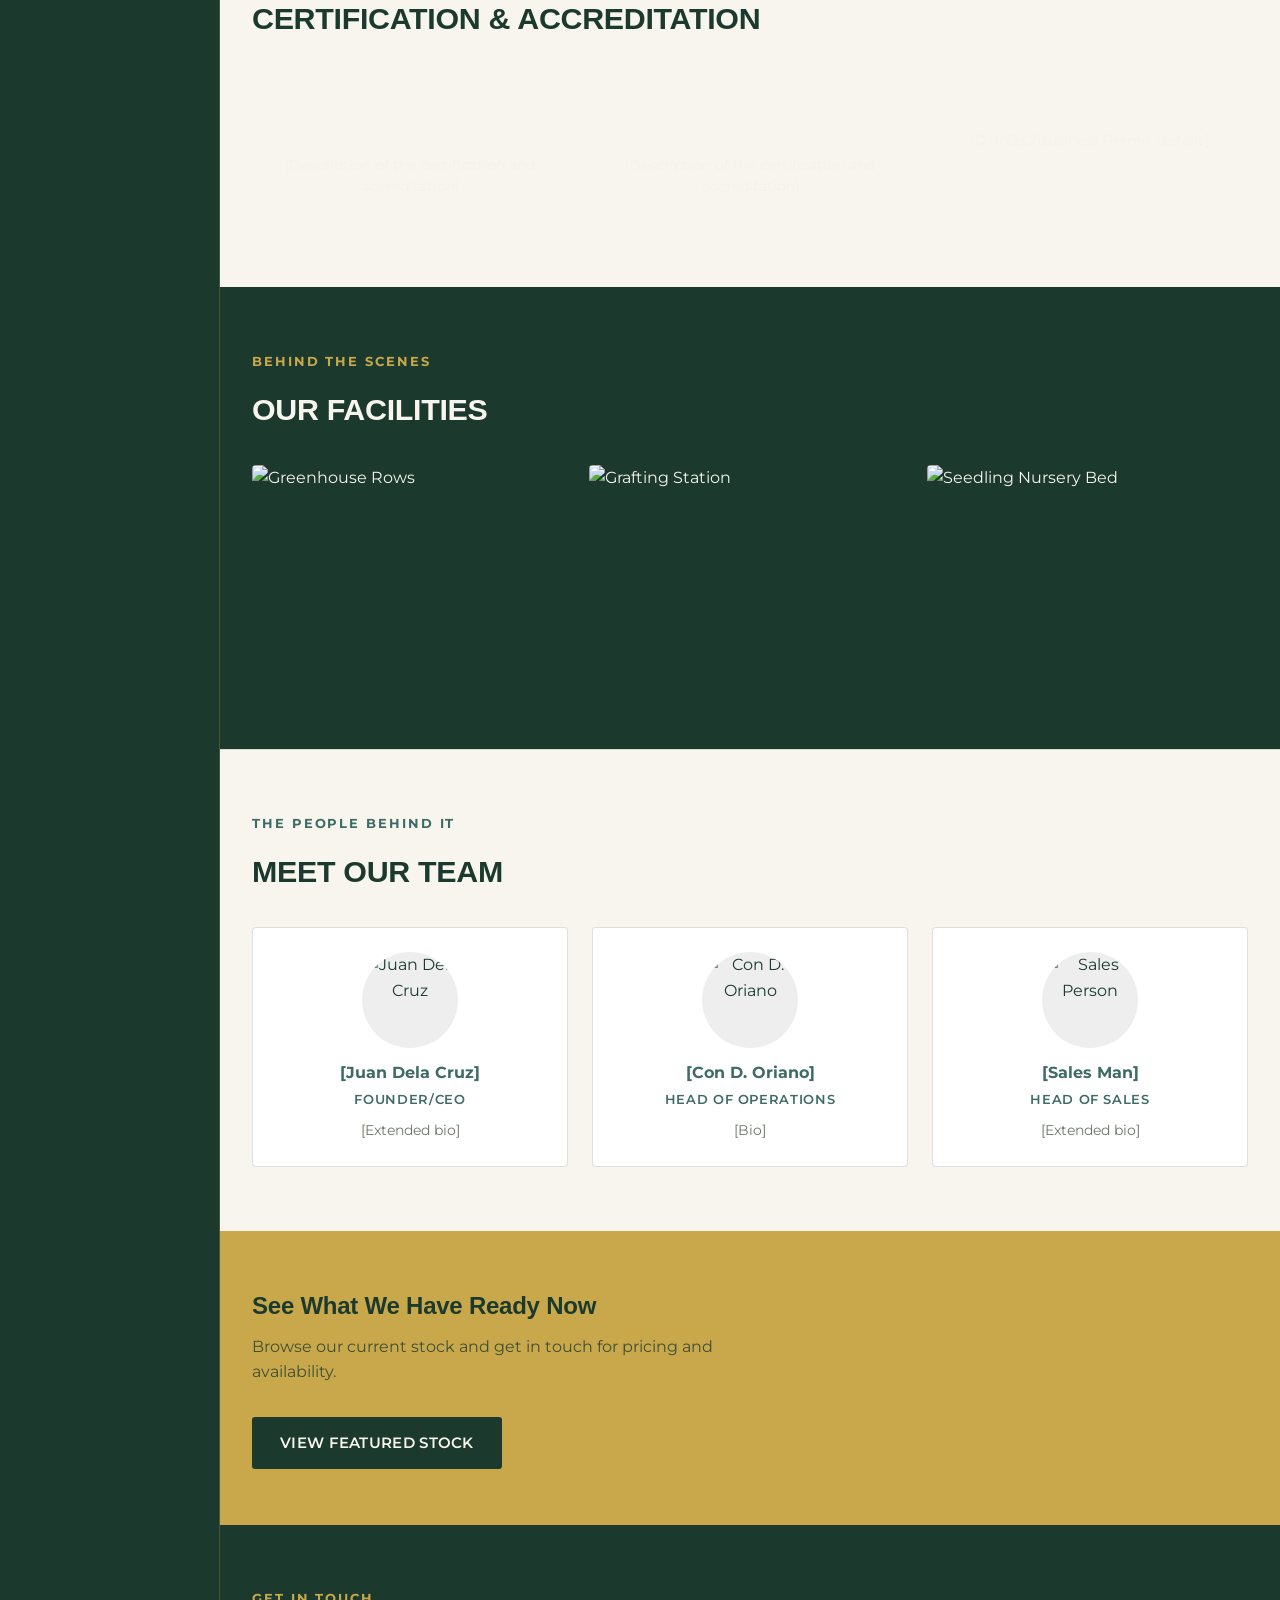
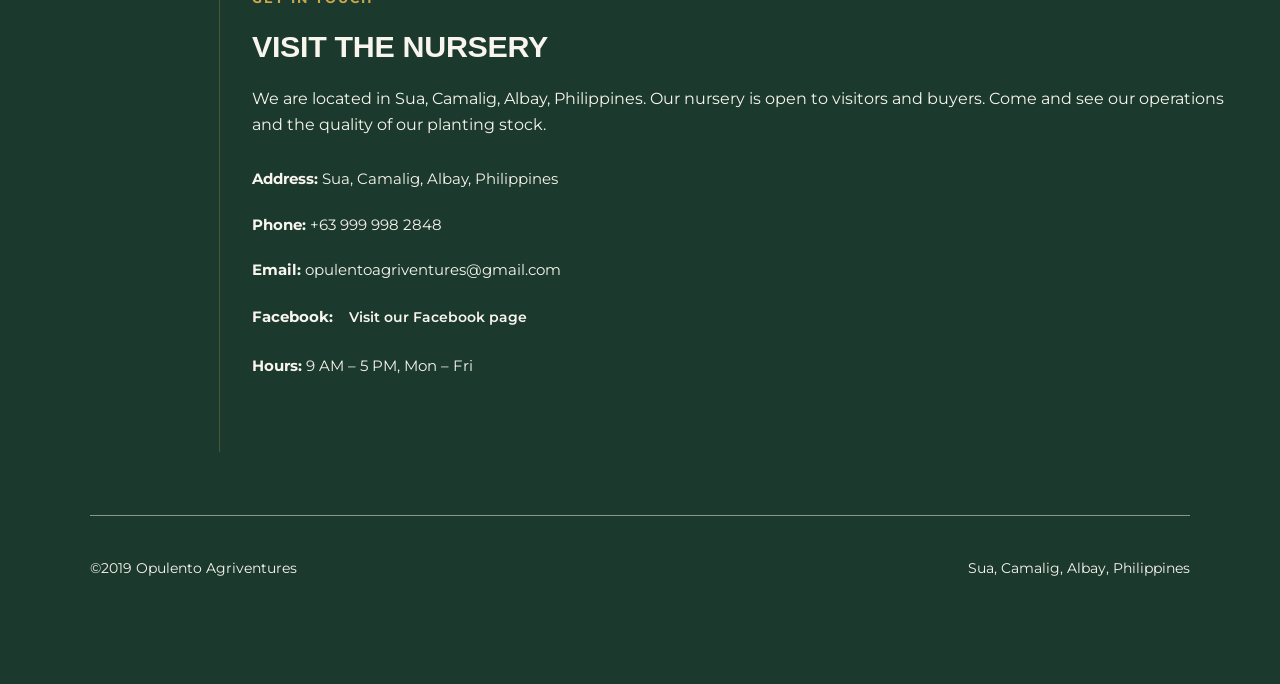
==== commit b63e50c7: "Refactor about.html for improved structure and styling Removed unnecessary elements and improved str" ====
--- a/about.html
+++ b/about.html
@@ -10,103 +10,75 @@
       href="https://fonts.googleapis.com/css2?family=Montserrat:wght@400;500;600;700&display=swap"
       rel="stylesheet"/>
     <link rel="stylesheet" href="stylesheet.css">
-  
-
-
+    <link rel="stylesheet" href="about.css">
 </head>
 <body>
   <header class="site-header">
     <div class="wrap">
       <nav class="nav">
-       <a href="index.html" class="logo"><img src="Assets/logo.jpg" alt="" class="logoimg"> Opulento Agriventures</a>
-
-          <ul class="nav-links">
-              <li><a href="index.html">Home</a></li>
-              <li><a href="news.html">News</a></li>
-              <li><a href="about.html" class="active">About Us</a></li>
-              <li><a href="prodandservice.html">Products &amp; Services</a></li>
-              
-            </ul>
+        <a href="index.html" class="logo"><img src="Assets/logo.jpg" alt="" class="logoimg"> Opulento Agriventures</a>
+
+        <ul class="nav-links">
+          <li><a href="index.html">Home</a></li>
+          <li><a href="news.html">News</a></li>
+          <li><a href="about.html" class="active">About Us</a></li>
+          <li><a href="prodandservice.html">Products &amp; Services</a></li>
+        </ul>
         <a href="prodandservice.html" class="nav-cta">View products</a>
       </nav>
     </div>
   </header>
-  
+
   <div class="page-body">
     <aside class="side-nav">
-      <div class="side-nav-title"><h2> This Page</h2></div>
-     <ul>
-        <li><a href="#story">Our Story</a></li>
-        <li><a href="#milestones">Milestones</a></li>
-        <li><a href="#values">Mission &amp; Values</a></li>
-        <li><a href="#certification">Certification</a></li>
-        <li><a href="#facilities">Facilities</a></li>
-        <li><a href="#contact">Contact</a></li>
-     </ul> 
+      <div class="side-nav-inner">
+        <div class="side-nav-title">On This Page</div>
+        <ul>
+          <li><a href="#story">Our Story</a></li>
+          <li><a href="#milestones">Milestones</a></li>
+          <li><a href="#values">Mission &amp; Values</a></li>
+          <li><a href="#certification">Certification</a></li>
+          <li><a href="#facilities">Facilities</a></li>
+          <li><a href="#team">Meet Our Team</a></li>
+          <li><a href="#contact">Contact</a></li>
+        </ul>
+      </div>
     </aside>
 
-    <main>
     <div class="main-content">
 
       <!--Our Story-->
-
       <section class="section dark" id="story">
         <div class="wrap">
           <span class="kicker">Who we are</span>
           <h2>Our Story</h2>
           <p>[How and why the nursery started — the problem you set out to solve for growers and buyers.]</p>
           <p>Lorem ipsum dolor sit amet consectetur, adipisicing elit. Reiciendis voluptate impedit quis adipisci autem. Nam odit voluptates ipsa repellendus, cum porro ab. Autem odit error necessitatibus modi, laudantium dolore. Possimus.</p>
-            <div class="section-img">
-              <img src="Assets/our-story.jpg" alt="Nursery" style="border-radius: 4px;">
-            </div>
+          <div class="section-img">
+            <img src="Assets/our-story.jpg" alt="Nursery" style="border-radius: 4px;">
+          </div>
         </div>
       </section>
 
       <!--Milestones-->
-
       <section class="section dark" id="milestones">
         <div class="wrap">
-          <span class="kicker" >Milestones</span>
+          <span class="kicker">Milestones</span>
           <h2>Our Journey</h2>
-            <ul class="timeline">
-              <li>
-                <div class="year">2019</div>
-                <div>[Founded - one line how it started]</div>
-              </li>
-              <li>
-                <div class="year">2020</div>
-                <div>[First milestone]</div>
-              </li>
-              <li>
-                <div class="year">2021</div>
-                <div>[Second milestone]</div>
-              </li>
-              <li>
-                <div class="year">2022</div>
-                <div>[Third milestone]</div> 
-              </li>
-              <li>  
-                <div class="year">2023</div>
-                <div>[Fourth milestone]</div>
-              </li>
-              <li>
-                <div class="year">2024</div>
-                <div>[Fifth milestone]</div>
-              </li>
-              <li>
-                <div class="year">2025</div>
-                <div>[Sixth milestone]</div>
-              </li>
-              <li>
-                <div class="year">2026</div>
-                <div>[Seventh milestone]</div>
-              </li>
-            </ul>
+          <ul class="timeline">
+            <li><div class="year">2019</div><div>[Founded - one line how it started]</div></li>
+            <li><div class="year">2020</div><div>[First milestone]</div></li>
+            <li><div class="year">2021</div><div>[Second milestone]</div></li>
+            <li><div class="year">2022</div><div>[Third milestone]</div></li>
+            <li><div class="year">2023</div><div>[Fourth milestone]</div></li>
+            <li><div class="year">2024</div><div>[Fifth milestone]</div></li>
+            <li><div class="year">2025</div><div>[Sixth milestone]</div></li>
+            <li><div class="year">2026</div><div>[Seventh milestone]</div></li>
+          </ul>
         </div>
       </section>
 
       <!--Mission & Values-->
-
       <section class="section" id="values">
         <div class="wrap">
           <span class="kicker">What Drives Us</span>
@@ -116,129 +88,116 @@
               <div class="name">Sustainable Growing</div>
               <div class="desc">Lorem ipsum dolor sit amet consectetur adipisicing elit. Sit voluptatibus autem possimus sint recusandae</div>
             </div>
-          </div>
-          <div class="value-card">
-            <div class="name">Supporting Local Farmers</div>
-            <div class="desc">Lorem ipsum dolor sit amet consectetur adipisicing elit. Sit voluptatibus autem possimus sint recusandae</div>
-          </div>
-          <div class="value-card">
-            <div class="name">Quality &amp; Reliability</div>
-            <div class="desc">Lorem ipsum dolor sit amet consectetur adipisicing elit. Sit voluptatibus autem possimus sint recusandae</div>
+            <div class="value-card">
+              <div class="name">Supporting Local Farmers</div>
+              <div class="desc">Lorem ipsum dolor sit amet consectetur adipisicing elit. Sit voluptatibus autem possimus sint recusandae</div>
+            </div>
+            <div class="value-card">
+              <div class="name">Quality &amp; Reliability</div>
+              <div class="desc">Lorem ipsum dolor sit amet consectetur adipisicing elit. Sit voluptatibus autem possimus sint recusandae</div>
+            </div>
           </div>
         </div>
       </section>
 
       <!--Certification-->
-
       <section class="section" id="certification">
         <div class="wrap">
           <span class="kicker">Recognized by Our Standards</span>
           <h2>Certification &amp; Accreditation</h2>
-
           <div class="cert-grid">
             <div class="cert-item">
-            <div class="cert-name">[Certification and accreditation name]</div>
-            <div class="cert-desc">[Description of the certification and accreditation]</div>
-          </div>
-
-          <div class="cert-item">
-            <div class="cert-name">[Certification and accreditation name]</div>
-            <div class="cert-desc">[Description of the certification and accreditation]</div>
-          </div>
-
-          <div class="cert-item">
-            <div class="cert-name">[Business Registration]</div>
-            <div class="cert-desc">[DTI/SEC/Business Permit Details]</div>
-          </div>
-        </div>
-      </div>
-      </div>
-      </section>
-
-  <!--Facilities-->
-
-  <section class="section dark" id="facilities">
-      <div class="wrap">
-        <span class="kicker">Behind the Scenes</span>
-        <h2>Our Facilities</h2>
-        <div class="facility-grid">
-          <img src="Assets/facility1.jpg" alt="Greenhouse Rows" style="border-radius: 4px;">
-          <img src="Assets/facility2.jpg" alt="Grafting Station" style="border-radius: 4px;">
-          <img src="Assets/facility3.jpg" alt="Seedling Nursery Bed" style="border-radius: 4px;">
-          </div>
-        </div>
-  </section>
-  
-               <!--TEAM-->
-
-  <section class="section" id="team">
-    <div class="wrap">
-      <span class="kicker">The People Behind It</span>
-        <h2>Meet Our Team</h2>
-
-      <div class="team-grid">
-        <div class="team-card">
-            <img src="Assets/CEO.jpg" alt="Juan Dela Cruz" class="card-hover-img">
-             <div class="name" style="letter-spacing: 0;">[Juan Dela Cruz]</div>
-             <div class="role">Founder/CEO</div>
-             <div class="bio">[Extended bio]</div>
-        </div>
-
-      <div class="team-card">
-          <img src="Assests/HOO.jpg" alt="Con D. Oriano" class="card-hover-img">
-            <div class="name" style="letter-spacing: 0;">[Con D. Oriano]</div>
-            <div class="role">Head of Operations</div>
-            <div class="bio">[Bio]</div>
-      </div>
-
-        <div class="team-card">
-          <img src="Assets/HOS.jpg" alt="Sales Person" class="card-hover-img">
-            <div class="name" style="letter-spacing: 0;">[Sales Man]</div>
-            <div class="role">Head of Sales</div>
-            <div class="bio">[Extended bio]</div>
-          </div>
-
-        </div>
-      </div>
-    </div>
-  </section>
-
-<!--CTA BANNER-->
-
-  <section  class="cta-banner cta-banner-gold">
-    <div class="wrap">
-      <h2>See What We Have Ready Now</h2>
-     <p>Browse our current stock and get in touch for pricing and availability.</p>
-    <div class="hero-actions">
-       <a href="prodandservice.html" class="btn">View Featured Stock</a>
-    </div>
-    </div>
-  </section>
-
-  <section class="section dark" id="contact">
-            <div class="wrap">
-              <span class="kicker">Get In Touch</span>
-              <h2>Visit the Nursery</h2>
-              <div class="contact-inner" style="display:flex; align-items:center; justify-content:space-between; gap:24px; flex-wrap:wrap; margin-top:24px;">
-                <div>
-                  <p>We are located in Sua, Camalig, Albay, Philippines. Our nursery is open to visitors and buyers. Come and see our operations and the quality of our planting stock.</p>
-                  <ul class="contact-list">
-                    <li><strong>Address:</strong> Sua, Camalig, Albay, Philippines</li>
-                    <li><strong>Phone:</strong> +63 999 998 2848</li>
-                    <li><strong>Email:</strong> opulentoagriventures@gmail.com</li>
-                    <li><strong>Facebook:</strong> <a href="https://www.facebook.com/profile.php?id=100064306950446" target="_blank" class="social-link">Visit our Facebook page</a></li>
-                    <li><strong>Hours:</strong> 9 AM – 5 PM, Mon – Fri</li>
-                  </ul>
-                </div>
-              </div>
-            </div>
-          </section>
-</main>
-    <section class="section dark">
+              <div class="cert-name">[Certification and accreditation name]</div>
+              <div class="cert-desc">[Description of the certification and accreditation]</div>
+            </div>
+            <div class="cert-item">
+              <div class="cert-name">[Certification and accreditation name]</div>
+              <div class="cert-desc">[Description of the certification and accreditation]</div>
+            </div>
+            <div class="cert-item">
+              <div class="cert-name">[Business Registration]</div>
+              <div class="cert-desc">[DTI/SEC/Business Permit Details]</div>
+            </div>
+          </div>
+        </div>
+      </section>
+
+      <!--Facilities-->
+      <section class="section dark" id="facilities">
+        <div class="wrap">
+          <span class="kicker">Behind the Scenes</span>
+          <h2>Our Facilities</h2>
+          <div class="facility-grid">
+            <img src="Assets/facility1.jpg" alt="Greenhouse Rows" style="border-radius: 4px;">
+            <img src="Assets/facility2.jpg" alt="Grafting Station" style="border-radius: 4px;">
+            <img src="Assets/facility3.jpg" alt="Seedling Nursery Bed" style="border-radius: 4px;">
+          </div>
+        </div>
+      </section>
+
+      <!--TEAM-->
+      <section class="section" id="team">
+        <div class="wrap">
+          <span class="kicker">The People Behind It</span>
+          <h2>Meet Our Team</h2>
+          <div class="team-grid">
+            <div class="team-card">
+              <img src="Assets/CEO.jpg" alt="Juan Dela Cruz" class="team-photo">
+              <div class="name">[Juan Dela Cruz]</div>
+              <div class="role">Founder/CEO</div>
+              <div class="bio">[Extended bio]</div>
+            </div>
+            <div class="team-card">
+              <img src="Assets/HOO.jpg" alt="Con D. Oriano" class="team-photo">
+              <div class="name">[Con D. Oriano]</div>
+              <div class="role">Head of Operations</div>
+              <div class="bio">[Bio]</div>
+            </div>
+            <div class="team-card">
+              <img src="Assets/HOS.jpg" alt="Sales Person" class="team-photo">
+              <div class="name">[Sales Man]</div>
+              <div class="role">Head of Sales</div>
+              <div class="bio">[Extended bio]</div>
+            </div>
+          </div>
+        </div>
+      </section>
+
+      <!--CTA BANNER-->
+      <section class="cta-banner cta-banner-gold">
+        <div class="wrap">
+          <h2>See What We Have Ready Now</h2>
+          <p>Browse our current stock and get in touch for pricing and availability.</p>
+          <div class="hero-actions">
+            <a href="prodandservice.html" class="btn">View Featured Stock</a>
+          </div>
+        </div>
+      </section>
+
+      <!--Contact-->
+      <section class="section dark" id="contact">
+        <div class="wrap">
+          <span class="kicker">Get In Touch</span>
+          <h2>Visit the Nursery</h2>
+          <p>We are located in Sua, Camalig, Albay, Philippines. Our nursery is open to visitors and buyers. Come and see our operations and the quality of our planting stock.</p>
+          <ul class="contact-list">
+            <li><strong>Address:</strong> Sua, Camalig, Albay, Philippines</li>
+            <li><strong>Phone:</strong> +63 999 998 2848</li>
+            <li><strong>Email:</strong> opulentoagriventures@gmail.com</li>
+            <li><strong>Facebook:</strong> <a href="https://www.facebook.com/profile.php?id=100064306950446" target="_blank" class="social-link">Visit our Facebook page</a></li>
+            <li><strong>Hours:</strong> 9 AM – 5 PM, Mon – Fri</li>
+          </ul>
+        </div>
+      </section>
+
+    </div><!-- closes .main-content -->
+  </div><!-- closes .page-body -->
+
+ <section class="section dark">
     <footer class="site-footer wrap footer-light">
 
       <span>©2019 Opulento Agriventures  </span>
-      <span> Sua, Camalig, Albay, Philippines</span>
+      <span> Sua, Camalig, Albay, Philippines</span></footer>
     </section>
 </body>
 </html>
--- a/about.css
+++ b/about.css
@@ -0,0 +1,241 @@
+.page-body{
+    display: flex;
+    align-items: stretch;
+    width: 100%;
+}
+
+.main-content {
+    flex: 1;
+    min-width: 0;
+}
+
+.side-nav{
+    width: 220px;
+    flex-shrink: 0;
+    background: var(--color1);
+    border-right: 1px solid rgba(201, 168, 76, 0.25);
+}
+
+.side-nav-inner{
+    position: sticky;
+    top: 100px;
+    padding: 36px 24px;
+}
+
+.side-nav-title{
+    font-size: 0.7rem;
+    letter-spacing: 0.14rem;
+    text-transform: uppercase;
+    color: var(--color3);
+    font-weight: 700;
+    margin: 0 0 18px;
+}
+.side-nav-title:first-child { margin-top: 0; }
+
+.side-nav ul{
+    list-style: none;
+    margin: 0;
+    padding: 0;
+
+}
+.side-nav li {
+    margin-bottom: 2px;
+
+}
+
+.side-nav a{
+    display: block;
+    padding: 10px 14px;
+    border-radius: 0 3px 3px 0;
+    font-size: 0.9rem;
+    font-weight: 500;
+    color: rgba(248, 245, 230, 0.62);
+    border-left: 2px solid transparent;
+    transition: background 0.2s ease, color 0.2s ease, border-color 0.2 ease, padding 0.2 ease;
+}
+.side-nav a:hover{
+    background: rgba(248, 245, 238, 0.06);
+    color: var(--color2);
+    border-left-color: rgba(201, 168, 76, 0.4);
+    padding-left: 18px;
+
+}
+.side-nav a.active{
+
+    background: rgba(201, 168, 76, 0.12) ;
+    color: var(--color2);
+    font-weight: 700;
+    border-left-color: var(--color3);
+}
+
+/* Our Story / general about layout */
+.about-grid {
+    display: grid;
+    grid-template-columns: 1fr 1fr;
+    gap: 48px;
+    align-items: start;
+    margin-top: 40px;
+}
+
+/* Milestones */
+.timeline {
+    list-style: none;
+    margin: 0;
+    padding: 0;
+}
+
+.timeline li{
+    display: grid;
+    grid-template-columns: 64px 1fr;
+    gap: 16px;
+    padding: 16px 0;
+    border-top: 1px solid rgba(31, 45, 26, 0.15);
+}
+.timeline li:first-child { border-top: none; }
+
+.timeline .year {
+    font-weight: 700;
+    color: var(--color3);
+    font-family: 'Montserrat', sans-serif;
+}
+
+/* Mission & Values */
+.values-grid {
+    display: grid;
+    grid-template-columns: repeat(3, 1fr);
+    gap: 20px;
+    margin-top: 32px;
+}
+
+.value-card .name {
+    font-family: 'Montserrat', sans-serif;
+    font-weight: 700;
+    font-size: 1.05rem;
+}
+
+.value-card .desc {
+    font-size: 0.88rem;
+    color: rgba(31, 45, 26, 0.65);
+    margin-top: 8px;
+}
+
+/* Certifications */
+.cert-grid{
+    display: grid;
+    grid-template-columns: repeat(3, 1fr);
+    gap: 24px;
+    margin-top: 32px;
+}
+
+.cert-item {
+    background: rgba(248, 245, 238, 0.06);
+    border: 1px solid rgba(248, 245, 238, 0.15);
+    border-radius: 4px;
+    padding: 24px 20px;
+    text-align: center;
+}
+.cert-item .cert-name {
+    font-family: 'Montserrat', sans-serif;
+    font-weight: 700;
+    font-size: 0.95rem;
+    color: var(--color2);
+}
+.cert-item .cert-desc {
+    font-size: 0.85rem;
+    color: rgba(244, 241, 232, 0.7);
+    margin-top: 6px;
+}
+
+/* Facilities */
+.facility-grid {
+    display: grid;
+    grid-template-columns: repeat(3, 1fr);
+    gap: 16px;
+    margin-top: 32px;
+}
+.facility-grid img {
+    width: 100%;
+    height: 220px;
+    object-fit: cover;
+    border-radius: 4px;
+}
+
+/* Meet Our Team */
+.team-grid {
+    display: grid;
+    grid-template-columns: repeat(3, 1fr);
+    gap: 24px;
+    margin-top: 32px;
+}
+.team-card {
+    background: var(--color5);
+    border: 1px solid rgba(31, 45, 26, 0.15);
+    border-radius: 4px;
+    padding: 24px 20px;
+    text-align: center;
+}
+.team-photo {
+    width: 96px;
+    height: 96px;
+    border-radius: 50%;
+    object-fit: cover;
+    margin: 0 auto 12px;
+    background: rgba(31, 45, 26, 0.08);
+}
+.team-card .name {
+    font-family: 'Montserrat', sans-serif;
+    font-weight: 700;
+    font-size: 1rem;
+    color: var(--color4);
+}
+.team-card .role {
+    font-size: 0.8rem;
+    font-weight: 600;
+    color: var(--color4);
+    text-transform: uppercase;
+    margin-top: 4px;
+    letter-spacing: 0.04rem;
+}
+.team-card .bio {
+    font-size: 0.85rem;
+    color: rgba(31, 45, 26, 0.65);
+    margin-top: 10px;
+}
+
+/* Gold CTA banner variant (used with .cta-banner from stylesheet.css) */
+.cta-banner-gold {
+    background: var(--color3);
+    color: var(--color1);
+}
+.cta-banner-gold h2 {
+    color: var(--color1);
+}
+.cta-banner-gold p {
+    color: rgba(27, 58, 45, 0.8);
+}
+
+/* Footer variant used on About (dark bg + cream text) */
+.footer-light{
+    background: var(--color1);
+    color: var(--color2);
+    outline: 1px var(--color2);
+    outline-offset: 3px;
+    box-shadow: 0 -0.5px 0 0 var(--color2);
+}
+
+/* ===== Responsive ===== */
+@media (max-width: 900px) {
+  .side-nav { display: none; }
+  .page-body { display: block; }
+}
+
+@media (max-width: 760px) {
+  .about-grid { grid-template-columns: 1fr; }
+  .values-grid { grid-template-columns: 1fr; }
+  .cert-grid { grid-template-columns: 1fr; }
+  .facility-grid { grid-template-columns: 1fr 1fr; }
+}
+
+@media (max-width: 700px) {
+  .team-grid { grid-template-columns: 1fr; }
+}
